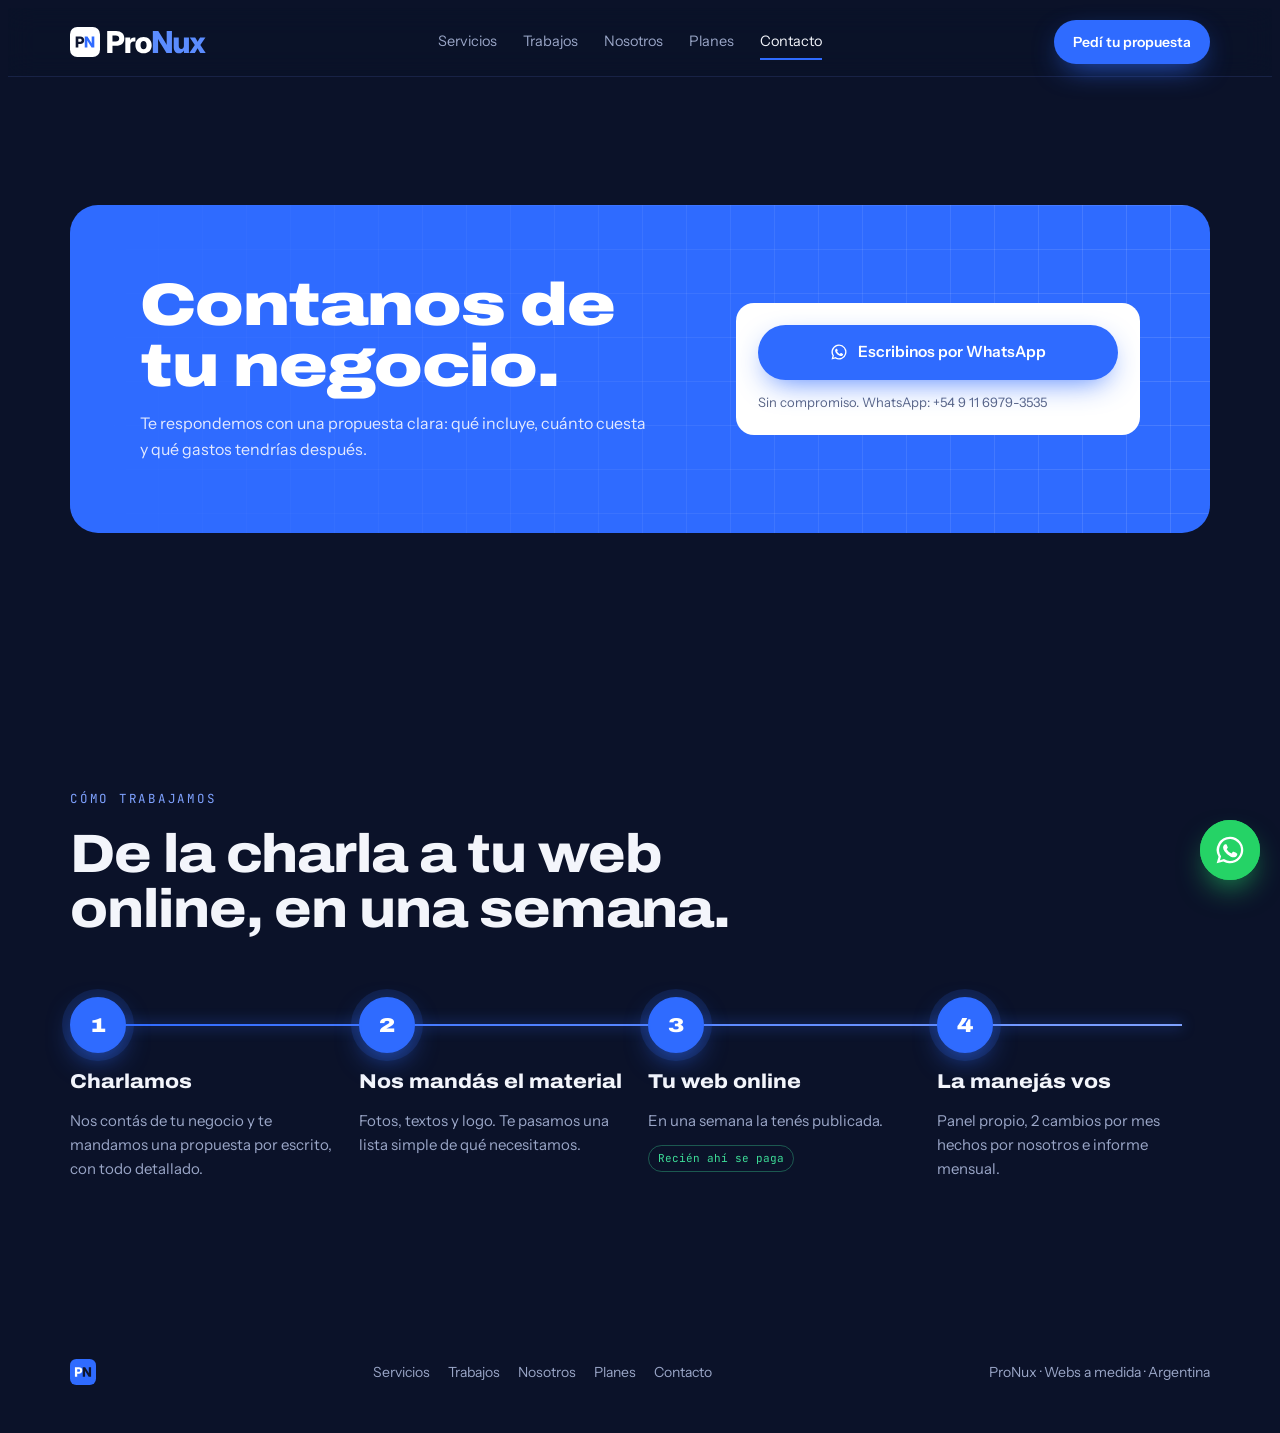
==== contacto.html @ ad8cc6d9 "Web de ProNux con subpáginas: inicio, servicios, trabajos, nosotros, planes y contacto Co-Authored-B" ====
<!doctype html>
<html lang="es">
<head>
<meta charset="utf-8">
<meta name="viewport" content="width=device-width, initial-scale=1, viewport-fit=cover">
<title>Contacto · ProNux</title>
<meta name="description" content="Contanos de tu negocio y te mandamos una propuesta por escrito.">
<meta property="og:title" content="Contacto · ProNux">
<meta property="og:description" content="Contanos de tu negocio y te mandamos una propuesta por escrito.">
<meta property="og:type" content="website">
<meta property="og:image" content="img/pronux-icono-512.png">
<meta name="theme-color" content="#0B1229">
<link rel="icon" type="image/svg+xml" href="img/favicon.svg">
<link rel="preconnect" href="https://fonts.googleapis.com">
<link rel="preconnect" href="https://fonts.gstatic.com" crossorigin>
<link rel="stylesheet" href="https://fonts.googleapis.com/css2?family=Archivo:wdth,wght@112,600;112,800;125,800;125,900&family=Instrument+Sans:wght@400;500;600&family=JetBrains+Mono:wght@500&display=swap">
<link rel="stylesheet" href="css/estilos.css">
</head>
<body>
<div class="progress" id="progress"></div>
<header class="nav">
  <div class="wrap">
    <a class="nav-logo" href="index.html" aria-label="ProNux, inicio">
      <svg viewBox="0 0 908.7 200" aria-hidden="true"><rect width="200" height="200" rx="48" fill="#FFFFFF"/><path fill="#0E1630" d="M37.9 136.4H55.5V112.8H67.6C84.4 112.8 95.1 103.3 95.1 88.2C95.1 73.1 84.5 63.6 67.7 63.6H37.9ZM55.5 98.2V78.2H66.5C73.5 78.2 77.9 82 77.9 88.2C77.9 94.4 73.5 98.2 66.5 98.2Z"/><path fill="#2F6BFF" d="M98.3 136.4H115.9V106.1C115.9 103 115.9 97 115.6 89.9C119.4 96.8 122.8 102.7 124.9 106.1L143.9 136.4H162.1V63.6H144.5V95.2C144.5 98.4 144.6 104.3 144.8 110.1C141.9 104.9 138.9 99.4 137.1 96.7L116.5 63.6H98.3Z"/><path fill="#FFFFFF" d="M248 172.8H283.2V125.7H307.4C341.1 125.7 362.4 106.6 362.4 76.5C362.4 46.3 341.3 27.2 307.6 27.2H248ZM283.2 96.5V56.3H305.1C319.2 56.3 328.1 64.1 328.1 76.5C328.1 88.8 319.2 96.5 305.1 96.5Z"/><path fill="#FFFFFF" d="M368.8 172.8H402.4V119.9C402.4 105.3 410.7 96.9 422.7 96.9C427.6 96.9 433.6 97.1 436 97.2V69.4C433.3 69.3 430.5 69.2 426.8 69.2C413.1 69.2 405.4 74.7 401.6 87.8H401.4V69.6H368.8Z"/><path fill="#FFFFFF" d="M490.5 175.1C522.9 175.1 544.7 153.9 544.7 121.2C544.7 88.7 522.9 67.3 490.5 67.3C458.2 67.3 436.2 88.7 436.2 121.2C436.2 153.9 458.2 175.1 490.5 175.1ZM490.5 148.3C478.7 148.3 470.3 138.7 470.3 121.2C470.3 103.8 478.8 94 490.5 94C502.3 94 510.8 103.8 510.8 121.2C510.8 138.7 502.3 148.3 490.5 148.3Z"/><path fill="#5B8CFF" d="M552.2 172.8H587.4V112.1C587.4 106.1 587.3 94 586.8 79.9C594.3 93.6 601.2 105.5 605.4 112.2L643.3 172.8H679.7V27.2H644.6V90.3C644.6 96.9 644.8 108.7 645.1 120.2C639.4 109.8 633.3 98.8 629.8 93.4L588.5 27.2H552.2Z"/><path fill="#5B8CFF" d="M726.9 175C742.5 175 752.9 167.9 759.7 156.1V172.8H792.9V69.6H759.4V125.7C759.4 139.7 752.5 146.3 741.9 146.3C731.2 146.3 725.1 139.6 725.1 127.4V69.6H691.5V134.5C691.5 159.9 704.6 175 726.9 175Z"/><path fill="#5B8CFF" d="M795.7 172.8H832.1L840.2 160C844 153.6 847.2 147.9 850.4 142.3C853.6 147.9 856.8 153.6 860.5 160L868.3 172.8H904.7L869 119.3L903.1 69.6H867.4L860.1 81.6C856.7 87.5 853.7 92.9 850.8 98.1C848 92.9 845 87.5 841.8 81.6L834.7 69.6H798.4L832 120.2Z"/></svg>
    </a>
    <nav class="nav-links" aria-label="Secciones">
      <a href="servicios.html">Servicios</a>
      <a href="trabajos.html">Trabajos</a>
      <a href="nosotros.html">Nosotros</a>
      <a href="planes.html">Planes</a>
      <a href="contacto.html">Contacto</a>
    </nav>
    <a class="btn btn-primary mag" href="contacto.html">Pedí tu propuesta</a>
  </div>
</header>
<main>
<section class="sec" id="contacto">
  <div class="wrap">
    <div class="cta rv">
      <div>
        <h2>Contanos de tu negocio.</h2>
        <p>Te respondemos con una propuesta clara: qué incluye, cuánto cuesta y qué gastos tendrías después.</p>
      </div>
      <div class="cta-box">
        <a class="btn btn-primary mag" id="waBtn" href="https://wa.me/5491169793535?text=Hola%20ProNux%2C%20quiero%20consultar%20por%20una%20web%20para%20mi%20negocio" target="_blank" rel="noopener">
          <svg viewBox="0 0 24 24" fill="currentColor"><path d="M12 2a10 10 0 00-8.6 15.1L2 22l5-1.3A10 10 0 1012 2zm0 18.2a8.2 8.2 0 01-4.2-1.2l-.3-.2-3 .8.8-2.9-.2-.3A8.2 8.2 0 1112 20.2zm4.5-6.1c-.2-.1-1.5-.7-1.7-.8s-.4-.1-.6.1-.7.8-.8 1-.3.2-.5.1a6.7 6.7 0 01-3.3-2.9c-.2-.4.2-.4.7-1.3.1-.2 0-.3 0-.4l-.8-1.8c-.2-.5-.4-.4-.6-.4h-.5a1 1 0 00-.7.3 3 3 0 00-.9 2.2 5.1 5.1 0 001.1 2.7 11.6 11.6 0 004.4 3.9c1.6.7 2.3.8 3.1.6a2.7 2.7 0 001.8-1.3 2.2 2.2 0 00.2-1.3c-.1-.1-.3-.2-.5-.3z"/></svg>
          Escribinos por WhatsApp</a>
        <small>Sin compromiso. WhatsApp: +54 9 11 6979-3535</small>
      </div>
    </div>
  </div>
</section>
<section class="sec" id="proceso">
  <div class="wrap">
    <div class="sec-head rv">
      <span class="eyebrow">Cómo trabajamos</span>
      <h2>De la charla a tu web online, en una semana.</h2>
    </div>
    <div class="steps" id="steps">
      <div class="track-line"><i></i></div>
      <div class="step"><span class="num">1</span><h3>Charlamos</h3><p>Nos contás de tu negocio y te mandamos una propuesta por escrito, con todo detallado.</p></div>
      <div class="step"><span class="num">2</span><h3>Nos mandás el material</h3><p>Fotos, textos y logo. Te pasamos una lista simple de qué necesitamos.</p></div>
      <div class="step"><span class="num">3</span><h3>Tu web online</h3><p>En una semana la tenés publicada.</p><span class="chip">Recién ahí se paga</span></div>
      <div class="step"><span class="num">4</span><h3>La manejás vos</h3><p>Panel propio, 2 cambios por mes hechos por nosotros e informe mensual.</p></div>
    </div>
  </div>
</section>
</main>
<footer>
  <div class="wrap">
    <svg viewBox="0 0 512 512" aria-label="ProNux"><rect width="512" height="512" rx="122.88" fill="#2F6BFF"/><path fill="#FFFFFF" d="M97 349.1H142V288.9H173C216.2 288.9 243.4 264.5 243.4 225.9C243.4 187.3 216.4 162.9 173.3 162.9H97ZM142 251.5V200.1H170.2C188.2 200.1 199.5 210 199.5 225.9C199.5 241.6 188.2 251.5 170.2 251.5Z"/><path fill="#0E1630" d="M251.7 349.1H296.7V271.5C296.7 263.8 296.6 248.4 296 230.3C305.6 247.8 314.5 263 319.8 271.6L368.3 349.1H415V162.9H370V243.6C370 252 370.2 267.1 370.6 281.9C363.3 268.5 355.5 254.5 351.1 247.5L298.2 162.9H251.7Z"/></svg>
    <nav aria-label="Pie de página"><a href="servicios.html">Servicios</a><a href="trabajos.html">Trabajos</a><a href="nosotros.html">Nosotros</a><a href="planes.html">Planes</a><a href="contacto.html">Contacto</a></nav>
    <span>ProNux · Webs a medida · Argentina</span>
  </div>
</footer>
<a class="wa-float" href="https://wa.me/5491169793535?text=Hola%20ProNux%2C%20quiero%20consultar%20por%20una%20web%20para%20mi%20negocio" target="_blank" rel="noopener" aria-label="Escribinos por WhatsApp"><span class="wa-tip">¿Hablamos?</span><svg viewBox="0 0 24 24"><path d="M12 2a10 10 0 00-8.6 15.1L2 22l5-1.3A10 10 0 1012 2zm0 18.2a8.2 8.2 0 01-4.2-1.2l-.3-.2-3 .8.8-2.9-.2-.3A8.2 8.2 0 1112 20.2zm4.5-6.1c-.2-.1-1.5-.7-1.7-.8s-.4-.1-.6.1-.7.8-.8 1-.3.2-.5.1a6.7 6.7 0 01-3.3-2.9c-.2-.4.2-.4.7-1.3.1-.2 0-.3 0-.4l-.8-1.8c-.2-.5-.4-.4-.6-.4h-.5a1 1 0 00-.7.3 3 3 0 00-.9 2.2 5.1 5.1 0 001.1 2.7 11.6 11.6 0 004.4 3.9c1.6.7 2.3.8 3.1.6a2.7 2.7 0 001.8-1.3 2.2 2.2 0 00.2-1.3c-.1-.1-.3-.2-.5-.3z"/></svg></a>
<div class="toast" id="toast" role="status" aria-live="polite"><i></i><span id="toastTxt">Publicado</span></div>
<script src="js/main.js" defer></script>
</body>
</html>
---- css/estilos.css ----
/* Layout: plano técnico azul noche; el hero es un panel en vivo; cada sección demuestra con movimiento lo que dice */
:root{
  --night:#0B1229;
  --deep:#0E1630;
  --panel:#131D3D;
  --line:#22305A;
  --blue:#2F6BFF;
  --blue-soft:#7FA2FF;
  --ink:#F3F5FB;
  --mute:#9AA6C7;
  --ok:#3DDC97;
  --warn:#F2B544;
  --f-display:"Archivo","Arial Black",system-ui,sans-serif;
  --f-body:"Instrument Sans",system-ui,-apple-system,"Segoe UI",sans-serif;
  --f-mono:"JetBrains Mono",ui-monospace,"SFMono-Regular",Menlo,monospace;
  --r:16px;
  color-scheme:dark;
}
*{box-sizing:border-box}
html{scroll-behavior:smooth}
body{background:var(--night);color:var(--ink);font-family:var(--f-body);font-size:16px;line-height:1.6;-webkit-font-smoothing:antialiased;overflow-x:hidden}
body::before{content:"";position:fixed;inset:0 0 auto;height:env(safe-area-inset-top,0px);z-index:60;background:var(--night)}
a{color:inherit}
img{max-width:100%;height:auto;display:block}
:focus-visible{outline:2px solid var(--blue-soft);outline-offset:3px;border-radius:6px}
.wrap{max-width:1180px;margin:0 auto;padding-left:max(20px,env(safe-area-inset-left,0px));padding-right:max(20px,env(safe-area-inset-right,0px))}
.eyebrow{font-family:var(--f-mono);font-size:12.5px;letter-spacing:.14em;text-transform:uppercase;color:var(--blue-soft)}
h1,h2,h3{font-family:var(--f-display);text-wrap:balance;margin:0}
h2{font-size:clamp(30px,4.6vw,54px);font-weight:800;font-stretch:112%;line-height:1.02;letter-spacing:-.02em}
p{margin:0}
.lead{color:var(--mute);font-size:clamp(16px,1.6vw,18.5px);max-width:62ch}
section{position:relative}
.sec{padding-block:clamp(70px,10vw,130px)}
.sec-head{display:grid;gap:18px;margin-bottom:clamp(36px,5vw,60px);max-width:780px}

.progress{position:fixed;top:env(safe-area-inset-top,0px);left:0;height:3px;width:100%;transform-origin:0 50%;transform:scaleX(0);background:linear-gradient(90deg,var(--blue),var(--blue-soft));z-index:70}

/* ===== BOTONES ===== */
.btn{position:relative;overflow:hidden;isolation:isolate;display:inline-flex;align-items:center;gap:10px;font-family:var(--f-body);font-weight:600;font-size:15.5px;text-decoration:none;border-radius:999px;padding:14px 24px;border:1px solid transparent;cursor:pointer;transition:transform .25s cubic-bezier(.2,.8,.2,1),background .2s,border-color .2s,box-shadow .3s,color .3s}
.btn svg{width:18px;height:18px;transition:transform .25s}
.btn:hover svg{transform:translateX(3px)}
.btn-primary{background:var(--blue);color:#fff;box-shadow:0 10px 30px -10px rgba(47,107,255,.9)}
.btn-primary:hover{box-shadow:0 16px 40px -10px rgba(47,107,255,1),0 0 0 6px rgba(47,107,255,.18)}
.btn-primary::after{content:"";position:absolute;inset:0;z-index:-1;background:linear-gradient(110deg,transparent 30%,rgba(255,255,255,.45) 50%,transparent 70%);transform:translateX(-120%);animation:shine 3.6s ease-in-out infinite}
@keyframes shine{0%,55%{transform:translateX(-120%)}85%,100%{transform:translateX(120%)}}
.btn-ghost{border-color:var(--line);color:var(--ink);background:rgba(255,255,255,.02)}
.btn-ghost:hover{border-color:var(--blue-soft);background:rgba(47,107,255,.08)}
.ripple{position:absolute;border-radius:50%;background:rgba(255,255,255,.5);transform:scale(0);animation:ripple .6s ease-out forwards;pointer-events:none;z-index:-1}
@keyframes ripple{to{transform:scale(4);opacity:0}}

/* ===== NAV ===== */
.nav{position:sticky;top:env(safe-area-inset-top,0px);z-index:50;backdrop-filter:blur(14px);-webkit-backdrop-filter:blur(14px);background:rgba(11,18,41,.72);border-bottom:1px solid rgba(34,48,90,.6)}
.nav .wrap{display:flex;align-items:center;justify-content:space-between;height:68px;gap:20px}
.nav-logo svg{height:30px;width:auto;display:block}
.nav-links{display:flex;gap:26px;font-size:14.5px;color:var(--mute)}
.nav-links a{text-decoration:none;transition:color .2s;position:relative}
.nav-links a::after{content:"";position:absolute;left:0;right:0;bottom:-6px;height:2px;background:var(--blue);transform:scaleX(0);transition:transform .25s}
.nav-links a:hover{color:var(--ink)}
.nav-links a:hover::after{transform:scaleX(1)}
.nav .btn{padding:10px 18px;font-size:14px}
@media (max-width:900px){.nav-links{display:none}}

/* ===== HERO ===== */
.hero{overflow:hidden;padding-block:clamp(48px,7vw,90px) clamp(60px,8vw,110px)}
.grid-bg{position:absolute;inset:0;background-image:linear-gradient(var(--line) 1px,transparent 1px),linear-gradient(90deg,var(--line) 1px,transparent 1px);background-size:56px 56px;opacity:.35;mask-image:radial-gradient(ellipse 80% 70% at 60% 30%,#000 30%,transparent 75%);-webkit-mask-image:radial-gradient(ellipse 80% 70% at 60% 30%,#000 30%,transparent 75%);pointer-events:none}
.glow{position:absolute;width:720px;height:720px;right:-160px;top:-220px;background:radial-gradient(circle,rgba(47,107,255,.38),transparent 62%);filter:blur(10px);pointer-events:none;animation:drift 14s ease-in-out infinite alternate}
@keyframes drift{to{transform:translate(-80px,60px) scale(1.08)}}
.hero .wrap{position:relative;display:grid;grid-template-columns:1fr 1.02fr;gap:clamp(30px,5vw,60px);align-items:center}
.hero-copy{display:grid;gap:24px;min-width:0}
.typer{font-family:var(--f-mono);font-size:13px;letter-spacing:.06em;color:var(--mute)}
.typer b{color:var(--blue-soft);font-weight:500}
.typer i{display:inline-block;width:2px;height:1em;background:var(--blue-soft);vertical-align:-2px;margin-left:2px;animation:blink 1s steps(1) infinite}
@keyframes blink{50%{opacity:0}}
.hero h1{font-size:clamp(42px,6vw,76px);font-weight:900;font-stretch:125%;line-height:.94;letter-spacing:-.035em}
.hero h1 .b{color:var(--blue)}
.hero h1 .line{display:block;overflow:hidden;padding-bottom:.04em}
.hero h1 .line>span{display:inline-block;animation:rise .9s cubic-bezier(.2,.8,.2,1) both}
.hero h1 .line:nth-child(2)>span{animation-delay:.12s}
.hero h1 .line:nth-child(3)>span{animation-delay:.24s}
@keyframes rise{from{transform:translateY(60%);opacity:.2}to{transform:none;opacity:1}}
.hero-ctas{display:flex;flex-wrap:wrap;gap:12px}
.hero-proof{display:flex;flex-wrap:wrap;gap:10px 22px;font-size:14px;color:var(--mute)}
.hero-proof span{display:inline-flex;align-items:center;gap:8px}
.hero-proof i{width:7px;height:7px;border-radius:50%;background:var(--ok);box-shadow:0 0 0 4px rgba(61,220,151,.15)}
@media (max-width:980px){.hero .wrap{grid-template-columns:1fr}}

/* ===== DEMO ===== */
.demo{position:relative;min-width:0;animation:rise .9s .3s cubic-bezier(.2,.8,.2,1) both;margin-bottom:60px}
.demo-head{display:flex;align-items:flex-end;justify-content:space-between;gap:14px;margin-bottom:14px;flex-wrap:wrap}
.demo-head b{font-family:var(--f-display);font-stretch:112%;font-weight:800;font-size:18px;display:block}
.demo-head small{color:var(--mute);font-size:13px}
.live{font-family:var(--f-mono);font-size:11px;letter-spacing:.08em;color:var(--ok);display:inline-flex;align-items:center;gap:7px;border:1px solid rgba(61,220,151,.35);padding:5px 10px;border-radius:999px}
.live::before{content:"";width:7px;height:7px;border-radius:50%;background:var(--ok);animation:pulse 1.6s infinite}
@keyframes pulse{0%{box-shadow:0 0 0 0 rgba(61,220,151,.6)}70%{box-shadow:0 0 0 8px rgba(61,220,151,0)}100%{box-shadow:0 0 0 0 rgba(61,220,151,0)}}
.panel{background:linear-gradient(180deg,#16224A,#111A38);border:1px solid #2A3A6B;border-radius:20px;box-shadow:0 40px 80px -30px rgba(0,0,0,.7);overflow:hidden}
.panel-top{display:flex;align-items:center;justify-content:space-between;gap:12px;padding:14px 18px;border-bottom:1px solid #26365F;flex-wrap:wrap}
.panel-top b{font-size:14px;font-weight:600}
.panel-top small{color:var(--mute);font-size:12px}
.rubros{display:flex;gap:6px;flex-wrap:wrap}
.rubros button{font:inherit;font-size:12.5px;color:var(--mute);background:transparent;border:1px solid #2A3A6B;border-radius:999px;padding:5px 11px;cursor:pointer;transition:all .2s}
.rubros button[aria-pressed=true]{background:var(--blue);border-color:var(--blue);color:#fff}
.panel-body{padding:16px 18px 18px;display:grid;gap:14px}
.stp{display:grid;grid-template-columns:26px 1fr;gap:12px;align-items:start}
.stp>em{font-style:normal;width:26px;height:26px;border-radius:50%;display:grid;place-items:center;font-family:var(--f-mono);font-size:12px;background:#1B2A57;color:var(--blue-soft);border:1px solid #2E4180;transition:all .3s}
.stp.on>em{background:var(--blue);color:#fff;border-color:var(--blue);box-shadow:0 0 0 5px rgba(47,107,255,.2)}
.stp>div{min-width:0;display:grid;gap:8px}
.stp label,.stp .lbl{font-size:13.5px;color:var(--mute);display:flex;justify-content:space-between;align-items:baseline;gap:10px}
.pct{font-family:var(--f-display);font-weight:900;font-stretch:125%;font-size:26px;color:var(--ink);font-variant-numeric:tabular-nums;letter-spacing:-.02em}
.pct.up{color:var(--blue-soft)}
.seg{display:flex;flex-wrap:wrap;gap:6px}
.seg button{font:inherit;font-size:12.5px;color:var(--mute);background:#18244C;border:1px solid #2A3A6B;border-radius:999px;padding:5px 11px;cursor:pointer;transition:all .2s}
.seg button[aria-pressed=true]{background:var(--ink);color:var(--night);border-color:var(--ink)}
input[type=range]{-webkit-appearance:none;appearance:none;width:100%;height:8px;border-radius:99px;background:linear-gradient(90deg,var(--blue) var(--fill,50%),#253563 var(--fill,50%));outline:none;cursor:pointer;margin:6px 0}
input[type=range]::-webkit-slider-thumb{-webkit-appearance:none;width:24px;height:24px;border-radius:50%;background:#fff;border:5px solid var(--blue);box-shadow:0 4px 14px rgba(47,107,255,.6)}
input[type=range]::-moz-range-thumb{width:16px;height:16px;border-radius:50%;background:#fff;border:5px solid var(--blue)}
.rows{display:grid;gap:2px;border:1px solid #26365F;border-radius:12px;overflow:hidden}
.row{display:grid;grid-template-columns:30px 1fr auto;gap:11px;align-items:center;padding:8px 11px;background:#141F42;font-size:13.5px;transition:opacity .3s}
.row.dim{opacity:.35}
.row .em{width:30px;height:30px;border-radius:8px;display:grid;place-items:center;font-size:15px;background:#1E2C5A}
.row .nm{min-width:0}
.row .nm b{display:block;font-weight:600;white-space:nowrap;overflow:hidden;text-overflow:ellipsis}
.row .nm small{color:var(--mute);font-family:var(--f-mono);font-size:10.5px}
.row .pr{text-align:right;font-variant-numeric:tabular-nums;white-space:nowrap}
.row .pr s{display:block;color:#5D6C96;font-size:11px}
.publish{font:inherit;font-weight:600;font-size:14px;background:var(--blue);color:#fff;border:0;border-radius:10px;padding:11px 18px;cursor:pointer;display:inline-flex;gap:8px;align-items:center;transition:background .2s,transform .15s;justify-self:start}
.publish:hover{background:#4a7dff}
.publish.press{transform:scale(.94)}
.publish.done{background:var(--ok);color:#06231A}
.mini{position:absolute;right:-24px;bottom:-60px;width:min(232px,46%);background:#F6F7FB;color:#14182A;border-radius:16px;box-shadow:0 30px 60px -20px rgba(0,0,0,.75);padding:12px;display:grid;gap:8px;transform:rotate(2.5deg);z-index:2}
.mini-h{display:flex;justify-content:space-between;align-items:center;font-size:10.5px;font-weight:600;color:#6B7280;gap:8px}
.mini-h i{font-style:normal;display:inline-flex;align-items:center;gap:5px;flex:none}
.mini-h i::before{content:"";width:6px;height:6px;border-radius:50%;background:#16A34A}
.mini-card{display:grid;grid-template-columns:34px 1fr;gap:9px;align-items:center;background:#fff;border-radius:10px;padding:7px;box-shadow:0 1px 0 #E5E7EB}
.mini-card .em{height:34px;border-radius:8px;display:grid;place-items:center;background:#EEF2FF;font-size:16px}
.mini-card b{font-size:11.5px;display:block;line-height:1.25}
.mini-card span{font-size:13px;font-weight:700;font-variant-numeric:tabular-nums;color:#1D4ED8;display:inline-block}
.mini-card span.pop{animation:pop .7s}
@keyframes pop{40%{transform:scale(1.18);color:#16A34A}}
@media (max-width:980px){.mini{right:6px}}
@media (max-width:560px){.mini{position:relative;right:auto;bottom:auto;width:100%;transform:none;margin-top:14px}.demo{margin-bottom:0}}
.toast{position:fixed;left:50%;bottom:calc(24px + env(safe-area-inset-bottom,0px));transform:translate(-50%,140%);opacity:0;visibility:hidden;background:var(--ink);color:var(--night);padding:12px 18px;border-radius:12px;font-weight:600;font-size:14.5px;display:flex;gap:10px;align-items:center;transition:all .35s cubic-bezier(.2,.8,.2,1);z-index:80;box-shadow:0 20px 40px -10px rgba(0,0,0,.6);max-width:calc(100% - 32px)}
.toast.show{transform:translate(-50%,0);opacity:1;visibility:visible}
.toast i{width:9px;height:9px;border-radius:50%;background:var(--ok);flex:none}

/* ===== MARQUEE ===== */
.marquee{border-block:1px solid var(--line);background:var(--deep);overflow:hidden;padding-block:18px}
.track{display:flex;gap:44px;width:max-content;animation:scroll 40s linear infinite}
.track span{font-family:var(--f-display);font-stretch:112%;font-weight:600;font-size:17px;color:var(--mute);white-space:nowrap;display:inline-flex;align-items:center;gap:44px}
.track span::after{content:"";width:6px;height:6px;background:var(--blue);transform:rotate(45deg)}
@keyframes scroll{to{transform:translateX(-50%)}}

/* luz que sigue al mouse */
.spot{position:relative;overflow:hidden}
.spot::before{content:"";position:absolute;inset:0;background:radial-gradient(420px circle at var(--mx,50%) var(--my,-40%),rgba(47,107,255,.18),transparent 45%);opacity:0;transition:opacity .3s;pointer-events:none;z-index:0}
.spot:hover::before{opacity:1}
.spot>*{position:relative;z-index:1}

/* ===== DESTACADOS ===== */
.feat3{display:grid;grid-template-columns:1.25fr 1fr;gap:16px}
.feat3-side{display:grid;gap:16px;min-width:0}
.tile{background:var(--panel);border:1px solid var(--line);border-radius:var(--r);padding:28px;display:flex;flex-direction:column;gap:12px;min-width:0;transition:border-color .3s,transform .3s}
.tile:hover{border-color:#3A4F8C;transform:translateY(-3px)}
.tile h3{font-size:22px;font-weight:800;font-stretch:112%;letter-spacing:-.01em}
.tile p{color:var(--mute);font-size:15px}
.tile .tag{font-family:var(--f-mono);font-size:11.5px;color:var(--blue-soft);letter-spacing:.06em}
.tile-big{background:linear-gradient(160deg,#1A2856,#121B3B 70%)}
.tile-big .shot{flex:1;min-height:220px;margin-top:6px;border-radius:12px;overflow:hidden;border:1px solid #2E4074;box-shadow:0 24px 50px -20px rgba(0,0,0,.8)}
.tile-big .shot img{width:100%;height:100%;object-fit:cover;object-position:top left}
.glowbtn{align-self:flex-start;animation:glowp 2.4s ease-in-out infinite}
@keyframes glowp{0%,100%{box-shadow:0 10px 30px -10px rgba(47,107,255,.9),0 0 0 0 rgba(47,107,255,.45)}50%{box-shadow:0 10px 40px -6px rgba(47,107,255,1),0 0 0 10px rgba(47,107,255,0)}}
.tile-big ul{list-style:none;margin:0;padding:0;display:flex;flex-wrap:wrap;gap:7px}
.tile-big li{font-size:12.5px;padding:5px 10px;border-radius:999px;background:#1A2650;border:1px solid #2A3A6B;color:#C9D3F0}
.sitemap{margin-top:4px}
.sitemap svg{width:100%;height:auto;display:block;overflow:visible}
.sitemap .ln{stroke:#3A4F8C;stroke-width:1.6;fill:none;stroke-dasharray:140;stroke-dashoffset:140}
.sitemap .nd rect{fill:#1A2650;stroke:#2E4180}
.sitemap .nd text{fill:#C9D3F0;font-family:var(--f-body);font-size:11px}
.sitemap .root rect{fill:var(--blue);stroke:var(--blue)}
.sitemap .root text{fill:#fff;font-weight:600}
.sitemap .nd{opacity:0}
.in .sitemap .ln{animation:draw 1s ease forwards}
.in .sitemap .nd{animation:nodein .5s ease forwards}
@keyframes draw{to{stroke-dashoffset:0}}
@keyframes nodein{to{opacity:1}}
.phone-row{display:grid;grid-template-columns:auto 1fr;gap:18px;align-items:center;margin-top:4px}
.phone{width:120px;height:214px;border-radius:22px;background:#0A1024;border:6px solid #26365F;padding:10px 8px;display:grid;gap:6px;align-content:start;box-shadow:0 20px 40px -18px rgba(0,0,0,.8)}
.phone .ph-top{height:6px;width:40px;border-radius:9px;background:#26365F;justify-self:center;margin-bottom:4px}
.phone .ph-img{height:56px;border-radius:9px;background:linear-gradient(135deg,#2F6BFF,#7FA2FF);position:relative;overflow:hidden}
.phone .ph-img::after{content:"";position:absolute;inset:0;background:linear-gradient(135deg,#3DDC97,#2F6BFF);opacity:0;animation:swapimg 6s infinite}
@keyframes swapimg{0%,45%{opacity:0}50%,95%{opacity:1}100%{opacity:0}}
.phone .ph-l{height:7px;border-radius:5px;background:#1E2C5A}
.phone .ph-l.s{width:60%}
.phone .ph-price{font-family:var(--f-display);font-weight:800;font-size:15px;color:var(--ink);font-variant-numeric:tabular-nums}
.phone .ph-btn{height:22px;border-radius:7px;background:var(--blue);display:grid;place-items:center;font-size:9.5px;font-weight:600;color:#fff}
.phone-row ul{list-style:none;margin:0;padding:0;display:grid;gap:9px}
.phone-row li{display:grid;grid-template-columns:18px 1fr;gap:8px;font-size:14px;color:#C9D3F0}
.phone-row li::before{content:"";width:9px;height:5px;border-left:2px solid var(--ok);border-bottom:2px solid var(--ok);transform:rotate(-45deg);margin-top:7px}
@media (max-width:860px){.feat3{grid-template-columns:1fr}}
@media (max-width:420px){.phone-row{grid-template-columns:1fr}.phone{justify-self:center}}

/* ===== TODO LO QUE HACEMOS ===== */
.counter{display:flex;gap:clamp(20px,5vw,60px);flex-wrap:wrap;margin-top:14px}
.counter div{display:grid}
.counter b{font-family:var(--f-display);font-weight:900;font-stretch:125%;font-size:clamp(34px,5vw,52px);line-height:1;color:var(--ink);font-variant-numeric:tabular-nums}
.counter b span{color:var(--blue)}
.counter b em{font-style:normal}
.counter small{color:var(--mute);font-size:14px;margin-top:6px}
.cap{display:grid;grid-template-columns:300px 1fr;gap:18px;align-items:start}
.cap-tabs{display:grid;gap:6px;position:sticky;top:calc(90px + env(safe-area-inset-top,0px))}
.cap-tabs button{font:inherit;text-align:left;cursor:pointer;display:grid;grid-template-columns:38px 1fr;gap:12px;align-items:center;padding:12px 14px;border-radius:14px;background:transparent;border:1px solid transparent;color:var(--mute);transition:all .25s;position:relative;overflow:hidden}
.cap-tabs button .ic{width:38px;height:38px;border-radius:10px;display:grid;place-items:center;background:#16214A;border:1px solid #26365F;transition:all .25s}
.cap-tabs button .ic svg{width:19px;height:19px;stroke:currentColor;fill:none;stroke-width:1.8;stroke-linecap:round;stroke-linejoin:round}
.cap-tabs button b{font-weight:600;font-size:15px;display:block;color:inherit}
.cap-tabs button small{font-family:var(--f-mono);font-size:11px}
.cap-tabs button:hover{color:var(--ink);background:rgba(47,107,255,.06)}
.cap-tabs button[aria-selected=true]{color:var(--ink);background:var(--panel);border-color:#2E4074}
.cap-tabs button[aria-selected=true] .ic{background:var(--blue);border-color:var(--blue);color:#fff;box-shadow:0 8px 20px -6px rgba(47,107,255,.8)}
.cap-tabs button .bar2{position:absolute;left:0;bottom:0;height:2px;background:var(--blue);width:0}
.cap.run .cap-tabs button[aria-selected=true] .bar2{animation:fillbar 7s linear forwards}
@keyframes fillbar{to{width:100%}}
.cap-panel{background:linear-gradient(170deg,#152049,#111A38);border:1px solid #2A3A6B;border-radius:22px;padding:clamp(24px,3.4vw,40px);min-height:470px;min-width:0}
.cap-panel h3{font-size:clamp(24px,3vw,34px);font-weight:900;font-stretch:118%;letter-spacing:-.02em;margin-top:8px}
.cap-panel .intro{color:var(--mute);margin-top:10px;max-width:58ch}
.cap-items{list-style:none;margin:26px 0 0;padding:0;display:grid;grid-template-columns:1fr 1fr;gap:12px}
.cap-items li{display:grid;grid-template-columns:30px 1fr;gap:12px;padding:14px;border-radius:12px;background:rgba(255,255,255,.025);border:1px solid #233360;animation:itemin .5s cubic-bezier(.2,.8,.2,1) both}
.cap-items li em{font-style:normal;width:30px;height:30px;border-radius:8px;display:grid;place-items:center;background:#1B2A57;color:var(--blue-soft);font-family:var(--f-mono);font-size:11px}
.cap-items li b{display:block;font-weight:600;font-size:15px}
.cap-items li span{display:block;color:var(--mute);font-size:13.5px;line-height:1.45;margin-top:2px}
.cap-items li.ex{border-style:dashed}
@keyframes itemin{from{opacity:0;transform:translateY(14px)}to{opacity:1;transform:none}}
.cap-note{margin-top:18px;font-size:13px;color:var(--mute);display:flex;gap:8px;align-items:center}
.cap-note i{width:16px;height:12px;border:1px dashed var(--mute);border-radius:3px}
@media (max-width:900px){
  .cap{grid-template-columns:1fr}
  .cap-tabs{position:static;display:flex;overflow-x:auto;gap:8px;padding-bottom:6px;scrollbar-width:none}
  .cap-tabs::-webkit-scrollbar{display:none}
  .cap-tabs button{flex:none;grid-template-columns:30px auto;padding:8px 12px}
  .cap-tabs button .ic{width:30px;height:30px}
  .cap-tabs button small{display:none}
  .cap-panel{min-height:0}
}
@media (max-width:620px){.cap-items{grid-template-columns:1fr}}

/* ===== TRABAJOS ===== */
.works{display:grid;grid-template-columns:repeat(3,1fr);gap:18px}
.work{background:var(--panel);border:1px solid var(--line);border-radius:18px;overflow:hidden;display:flex;flex-direction:column;min-width:0;text-decoration:none;transition:transform .35s cubic-bezier(.2,.8,.2,1),border-color .3s,box-shadow .35s}
.work:hover{border-color:#3A4F8C;box-shadow:0 30px 60px -30px rgba(47,107,255,.6)}
.work .media{position:relative;background:#0F1834;border-bottom:1px solid var(--line);aspect-ratio:16/10;overflow:hidden;max-width:100%;padding-top:24px}
.work .media img{width:100%;height:100%;object-fit:cover;object-position:top;transition:transform 1s}
.work:hover .media img{transform:scale(1.04)}
.bar{position:absolute;top:0;left:0;right:0;height:24px;background:#E9ECF3;display:flex;gap:6px;align-items:center;padding-left:12px;z-index:1}
.bar i{width:8px;height:8px;border-radius:50%;background:#C3C9D8}
.bar span{font-family:var(--f-mono);font-size:10px;color:#7A8299;margin-left:10px}
.work .info{padding:22px 24px;display:grid;gap:8px}
.work h3{font-size:22px;font-weight:800;font-stretch:112%}
.work p{color:var(--mute);font-size:14.5px}
.work .go{font-family:var(--f-mono);font-size:12.5px;color:var(--blue-soft)}
@media (max-width:900px){.works{grid-template-columns:1fr}}

/* ===== VELOCIDAD ===== */
.speed{background:var(--deep);border-block:1px solid var(--line)}
.race{display:grid;grid-template-columns:1fr 1fr;gap:clamp(16px,4vw,48px);justify-items:center}
.lane{display:grid;justify-items:center;gap:14px;width:100%;max-width:280px}
.lane h3{font-size:17px;font-weight:800;font-stretch:112%;text-align:center}
.dev{width:100%;max-width:230px;aspect-ratio:9/17;border-radius:30px;background:#0A1024;border:7px solid #26365F;padding:14px 12px;position:relative;overflow:hidden;box-shadow:0 30px 60px -30px rgba(0,0,0,.9)}
.lane.fast .dev{border-color:#2E4FAE;box-shadow:0 30px 70px -25px rgba(47,107,255,.65)}
.dev .ld{position:absolute;top:0;left:0;height:3px;width:0;background:var(--blue)}
.lane.slow .dev .ld{background:var(--warn)}
.dev .sp{position:absolute;inset:0;display:grid;place-items:center}
.dev .sp i{width:34px;height:34px;border-radius:50%;border:3px solid #26365F;border-top-color:var(--mute);animation:spin .8s linear infinite}
@keyframes spin{to{transform:rotate(360deg)}}
.dev{padding:0}
.dev .pg{position:absolute;inset:0;opacity:0;transition:opacity .35s}
.dev .pg img{width:100%;height:100%;object-fit:cover;object-position:top}
.dev .bar-url{position:absolute;top:0;left:0;right:0;z-index:2;height:22px;background:#E9ECF3;color:#7A8299;font-family:var(--f-mono);font-size:9.5px;display:grid;place-items:center}
.dev .ld{top:22px;z-index:3}
.dev .pg .h{height:12px;width:55%;border-radius:6px;background:#1E2C5A}
.dev .pg .hero-b{height:90px;border-radius:12px;background:linear-gradient(135deg,var(--blue),#7FA2FF)}
.lane.slow .dev .pg .hero-b{background:linear-gradient(135deg,#4A577E,#6A7699)}
.dev .pg .l{height:8px;border-radius:5px;background:#1E2C5A}
.dev .pg .l.s{width:70%}
.dev .pg .cards{display:grid;grid-template-columns:1fr 1fr;gap:8px}
.dev .pg .cards i{height:58px;border-radius:9px;background:#16214A;border:1px solid #26365F}
.dev .pg .cta-b{height:26px;border-radius:9px;background:var(--blue);width:60%}
.lane.slow .dev .pg .cta-b{background:#4A577E}
.dev.ready .pg{opacity:1}
.dev.ready .sp{display:none}
.timer{font-family:var(--f-display);font-weight:900;font-stretch:125%;font-size:34px;font-variant-numeric:tabular-nums;letter-spacing:-.02em}
.lane.fast .timer{color:var(--blue-soft)}
.lane.slow .timer{color:var(--warn)}
.race-foot{display:flex;justify-content:center;gap:16px;align-items:center;margin-top:26px;flex-wrap:wrap;color:var(--mute);font-size:13px}
.why{display:grid;grid-template-columns:repeat(3,1fr);gap:14px;margin-top:clamp(40px,6vw,64px)}
.why div{border:1px solid var(--line);border-radius:14px;padding:20px;background:var(--panel)}
.why b{display:block;font-weight:600;margin-bottom:4px}
.why p{color:var(--mute);font-size:14.5px}
@media (max-width:760px){.why{grid-template-columns:1fr}}
@media (max-width:420px){.race{gap:10px}.timer{font-size:26px}.lane h3{font-size:14px}}

/* ===== PROCESO ===== */
.steps{position:relative;display:grid;grid-template-columns:repeat(4,1fr);gap:16px}
.track-line{position:absolute;left:28px;right:28px;top:27px;height:2px;background:var(--line)}
.track-line i{display:block;height:100%;width:0;background:linear-gradient(90deg,var(--blue),var(--blue-soft));box-shadow:0 0 14px var(--blue);transition:width 2.2s cubic-bezier(.4,0,.2,1)}
.steps.in .track-line i{width:100%}
/* destello que recorre la línea en loop, y cada número brilla cuando pasa */
.track-line::after{content:"";position:absolute;top:-3px;left:0;width:90px;height:8px;border-radius:8px;background:radial-gradient(closest-side,#fff,rgba(127,162,255,.9) 40%,transparent);filter:blur(1px);opacity:0}
.steps.in .track-line::after{animation:runner 4.8s 2.4s cubic-bezier(.45,0,.55,1) infinite}
@keyframes runner{0%{left:0;opacity:0}8%{opacity:1}92%{opacity:1}100%{left:calc(100% - 90px);opacity:0}}
.steps.in .step .num::after{content:"";position:absolute;inset:-2px;border-radius:50%;box-shadow:0 0 0 0 rgba(127,162,255,.7);animation:ping 4.8s 2.4s infinite}
.steps.in .step:nth-child(3) .num::after{animation-delay:3.75s}
.steps.in .step:nth-child(4) .num::after{animation-delay:5.1s}
.steps.in .step:nth-child(5) .num::after{animation-delay:6.45s}
@keyframes ping{0%{box-shadow:0 0 0 0 rgba(127,162,255,.75)}25%{box-shadow:0 0 0 16px rgba(127,162,255,0)}100%{box-shadow:0 0 0 16px rgba(127,162,255,0)}}
.step{position:relative;display:grid;gap:12px;align-content:start}
.step .num{width:56px;height:56px;border-radius:50%;display:grid;place-items:center;background:var(--night);border:2px solid var(--line);font-family:var(--f-display);font-weight:900;font-stretch:125%;font-size:20px;color:var(--mute);transition:all .5s;position:relative;z-index:1}
.steps.in .step .num{border-color:var(--blue);color:#fff;background:var(--blue);box-shadow:0 0 0 8px rgba(47,107,255,.15),0 10px 30px -8px rgba(47,107,255,.9)}
.steps.in .step:nth-child(3) .num{transition-delay:.55s}
.steps.in .step:nth-child(4) .num{transition-delay:1.1s}
.steps.in .step:nth-child(5) .num{transition-delay:1.65s}
.step h3{font-size:20px;font-weight:800;font-stretch:112%}
.step p{color:var(--mute);font-size:15px}
.step .chip{justify-self:start;font-family:var(--f-mono);font-size:11px;color:var(--ok);border:1px solid rgba(61,220,151,.35);padding:4px 9px;border-radius:999px}
@media (max-width:860px){
  .steps{grid-template-columns:1fr;gap:26px}
  .track-line{left:27px;right:auto;top:28px;bottom:28px;width:2px;height:auto}
  .track-line i{width:100%;height:0;transition:height 2.2s cubic-bezier(.4,0,.2,1)}
  .steps.in .track-line i{width:100%;height:100%}
  .track-line::after{left:-3px;top:0;width:8px;height:90px}
  @keyframes runner{0%{top:0;opacity:0}8%{opacity:1}92%{opacity:1}100%{top:calc(100% - 90px);opacity:0}}
  .step{grid-template-columns:56px 1fr;column-gap:18px}
  .step .num{grid-row:span 3}
}

/* ===== PLANES ===== */
.plans{display:grid;grid-template-columns:1fr 1fr;gap:22px}
.plan{position:relative;border:1px solid var(--line);border-radius:22px;padding:clamp(26px,3.4vw,40px);display:flex;flex-direction:column;gap:18px;background:var(--panel);transition:transform .4s cubic-bezier(.2,.8,.2,1),border-color .4s;isolation:isolate;cursor:default}
.plan::before{content:"";position:absolute;inset:-2px;border-radius:24px;z-index:-2;background:radial-gradient(60% 70% at 50% 40%,rgba(47,107,255,.8),rgba(127,162,255,.25) 50%,transparent 75%);filter:blur(38px);opacity:0;transform:scale(.9);transition:opacity .45s,transform .45s}
.plan::after{content:"";position:absolute;inset:0;border-radius:22px;z-index:-1;background:linear-gradient(170deg,#2558E0,#173A9C);opacity:0;transition:opacity .45s}
.plan.lit{transform:translateY(-6px);border-color:#4C7BF5}
.plan.lit::before{opacity:1;transform:scale(1.05)}
.plan.lit::after{opacity:1}
.plan .tag{font-family:var(--f-mono);font-size:12px;letter-spacing:.1em;text-transform:uppercase;color:var(--blue-soft);transition:color .4s}
.plan h3{font-size:clamp(26px,3vw,34px);font-weight:900;font-stretch:118%;letter-spacing:-.02em}
.plan p.d{color:var(--mute);transition:color .4s}
.plan.lit .tag{color:#D7E2FF}
.plan.lit p.d{color:#DCE5FF}
.plan ul{list-style:none;margin:0;padding:0;display:grid;gap:10px}
.plan li{display:grid;grid-template-columns:20px 1fr;gap:10px;font-size:15px}
.plan li::before{content:"";width:12px;height:7px;border-left:2px solid currentColor;border-bottom:2px solid currentColor;transform:rotate(-45deg);margin-top:7px;color:var(--blue-soft);transition:color .4s}
.plan.lit li::before{color:#fff}
.plan .btn{margin-top:auto;align-self:flex-start}
.plan.lit .btn{background:#fff;color:#173A9C;border-color:#fff}
.note{margin-top:22px;color:var(--mute);font-size:14.5px;text-align:center}
@media (max-width:760px){.plans{grid-template-columns:1fr}}

/* ===== NOSOTROS ===== */
.about{display:grid;grid-template-columns:.9fr 1.1fr;gap:clamp(30px,6vw,80px);align-items:start}
.about-card{position:sticky;top:calc(100px + env(safe-area-inset-top,0px));background:linear-gradient(160deg,#1A2856,#111A38);border:1px solid #2A3A6B;border-radius:22px;padding:28px;display:grid;gap:22px}
.duo{display:flex;gap:14px}
.av{width:74px;height:74px;border-radius:20px;display:grid;place-items:center;font-family:var(--f-display);font-weight:900;font-stretch:125%;font-size:30px;color:#fff;background:var(--blue);box-shadow:0 14px 30px -10px rgba(47,107,255,.8)}
.av.b{background:#fff;color:var(--deep)}
.who{display:grid;gap:12px}
.who div{display:grid;gap:2px}
.who b{font-weight:600}
.who span{color:var(--mute);font-size:14px}
.timeline{list-style:none;margin:0;padding:0;display:grid;gap:0;border-left:2px solid var(--line);margin-left:6px}
.timeline li{position:relative;padding:0 0 18px 22px;color:var(--mute);font-size:14px}
.timeline li b{display:block;color:var(--ink);font-weight:600;font-size:15px}
.timeline li::before{content:"";position:absolute;left:-7px;top:5px;width:12px;height:12px;border-radius:50%;background:var(--night);border:2px solid var(--blue)}
.timeline li:last-child{padding-bottom:0}
.timeline li:last-child::before{background:var(--blue);box-shadow:0 0 0 5px rgba(47,107,255,.25)}
.story{display:grid;gap:20px;font-size:clamp(16.5px,1.6vw,18.5px);line-height:1.7;color:#C9D3F0;max-width:62ch}
.story p:first-child::first-letter{font-family:var(--f-display);font-weight:900;font-size:3.4em;float:left;line-height:.85;margin:6px 10px 0 0;color:var(--blue)}
.story strong{color:var(--ink);font-weight:600}
.quote{font-family:var(--f-display);font-stretch:112%;font-weight:800;font-size:clamp(22px,2.6vw,30px);line-height:1.2;color:var(--ink);border-left:3px solid var(--blue);padding-left:20px;margin:8px 0}
@media (max-width:860px){.about{grid-template-columns:1fr}.about-card{position:static}}

/* ===== COMPARACIÓN ===== */
.cmp-wrap{overflow-x:auto;border-radius:20px;border:1px solid var(--line);background:var(--panel)}
.cmp{width:100%;min-width:720px;border-collapse:collapse;font-size:15px}
.cmp th,.cmp td{padding:16px 18px;text-align:left;vertical-align:top;border-bottom:1px solid var(--line)}
.cmp tr:last-child td{border-bottom:0}
.cmp thead th{font-family:var(--f-display);font-stretch:112%;font-weight:800;font-size:17px;background:#111A38}
.cmp thead th small{display:block;font-family:var(--f-body);font-weight:400;font-size:12.5px;color:var(--mute);margin-top:2px}
.cmp tbody th{font-weight:600;color:var(--ink);width:22%}
.cmp td{color:var(--mute)}
.cmp .us{background:rgba(47,107,255,.10);color:var(--ink);position:relative}
.cmp thead .us{background:var(--blue);color:#fff}
.cmp thead .us small{color:#DCE5FF}
.cmp td.us::before{content:"";display:inline-block;width:10px;height:6px;border-left:2px solid var(--ok);border-bottom:2px solid var(--ok);transform:rotate(-45deg);margin:0 10px 3px 0}
.cmp tbody tr{transition:background .2s}
.cmp tbody tr:hover{background:rgba(255,255,255,.025)}
.cmp-note{margin-top:14px;color:var(--mute);font-size:13px}

/* ===== WHATSAPP FLOTANTE ===== */
.wa-float{position:fixed;right:calc(20px + env(safe-area-inset-right,0px));bottom:calc(20px + env(safe-area-inset-bottom,0px));z-index:75;width:60px;height:60px;border-radius:50%;background:#25D366;display:grid;place-items:center;box-shadow:0 14px 30px -8px rgba(37,211,102,.7);transition:transform .25s;text-decoration:none}
.wa-float:hover{transform:scale(1.08)}
.wa-float svg{width:32px;height:32px;fill:#fff}
.wa-float::before{content:"";position:absolute;inset:0;border-radius:50%;border:2px solid #25D366;animation:waring 2.4s infinite}
@keyframes waring{0%{transform:scale(1);opacity:.8}100%{transform:scale(1.6);opacity:0}}
.wa-tip{position:absolute;right:72px;white-space:nowrap;background:#fff;color:var(--night);font-size:13.5px;font-weight:600;padding:8px 12px;border-radius:10px;box-shadow:0 10px 24px -8px rgba(0,0,0,.5);opacity:0;transform:translateX(8px);transition:all .3s;pointer-events:none}
.wa-float:hover .wa-tip{opacity:1;transform:none}

/* ===== FAQ ===== */
.faq{display:grid;gap:10px;max-width:860px}
details{background:var(--panel);border:1px solid var(--line);border-radius:14px;padding:0 22px;transition:border-color .25s,background .25s,box-shadow .25s}
details:hover{border-color:var(--blue-soft);box-shadow:0 0 0 1px var(--blue-soft),0 10px 30px -12px rgba(47,107,255,.7)}
details[open]{border-color:#3A4F8C;background:#152049}
summary{list-style:none;cursor:pointer;padding:19px 0;font-weight:600;font-size:16.5px;display:flex;justify-content:space-between;gap:16px;align-items:center}
summary::-webkit-details-marker{display:none}
summary::after{content:"+";font-family:var(--f-mono);font-size:20px;color:var(--blue-soft);transition:transform .25s;flex:none}
details[open] summary::after{transform:rotate(45deg)}
details p{color:var(--mute);padding-bottom:20px;max-width:68ch;animation:itemin .4s ease both}

/* ===== CTA ===== */
.cta{background:var(--blue);color:#fff;border-radius:28px;padding:clamp(34px,6vw,70px);display:grid;grid-template-columns:1.4fr 1fr;gap:30px;align-items:center;position:relative;overflow:hidden}
.cta::before{content:"";position:absolute;inset:0;background-image:linear-gradient(rgba(255,255,255,.12) 1px,transparent 1px),linear-gradient(90deg,rgba(255,255,255,.12) 1px,transparent 1px);background-size:44px 44px;mask-image:linear-gradient(90deg,transparent,#000);-webkit-mask-image:linear-gradient(90deg,transparent,#000);animation:gridmove 12s linear infinite}
@keyframes gridmove{to{background-position:44px 44px}}
.cta>*{position:relative}
.cta h2{font-size:clamp(32px,5vw,60px);font-stretch:125%;font-weight:900}
.cta p{color:#E2E9FF;margin-top:14px;max-width:46ch}
.cta-box{background:#fff;color:var(--night);border-radius:18px;padding:22px;display:grid;gap:12px}
.cta-box .btn-primary{justify-content:center}
.cta-box small{color:#5B6584;font-size:13px}
@media (max-width:820px){.cta{grid-template-columns:1fr}}

footer{padding-block:50px calc(40px + env(safe-area-inset-bottom,0px));color:var(--mute);font-size:14px}
footer .wrap{display:flex;justify-content:space-between;align-items:center;gap:20px;flex-wrap:wrap}
footer svg{height:26px;width:auto}

.rv{transition:opacity .8s cubic-bezier(.2,.8,.2,1),transform .8s cubic-bezier(.2,.8,.2,1)}
.rv-pre{opacity:0;transform:translateY(34px)}

@media (prefers-reduced-motion:reduce){*,*::before,*::after{animation:none!important;transition:none!important;scroll-behavior:auto!important}.rv-pre{opacity:1;transform:none}.sitemap .nd{opacity:1}.sitemap .ln{stroke-dashoffset:0}}
.nav-links a.active{color:var(--ink)}
.nav-links a.active::after{transform:scaleX(1)}
.page-top{padding-block:clamp(56px,8vw,100px) 0}
.more{margin-top:28px;display:flex;justify-content:center}
footer nav{display:flex;gap:18px;flex-wrap:wrap}
footer nav a{text-decoration:none}
footer nav a:hover{color:var(--ink)}
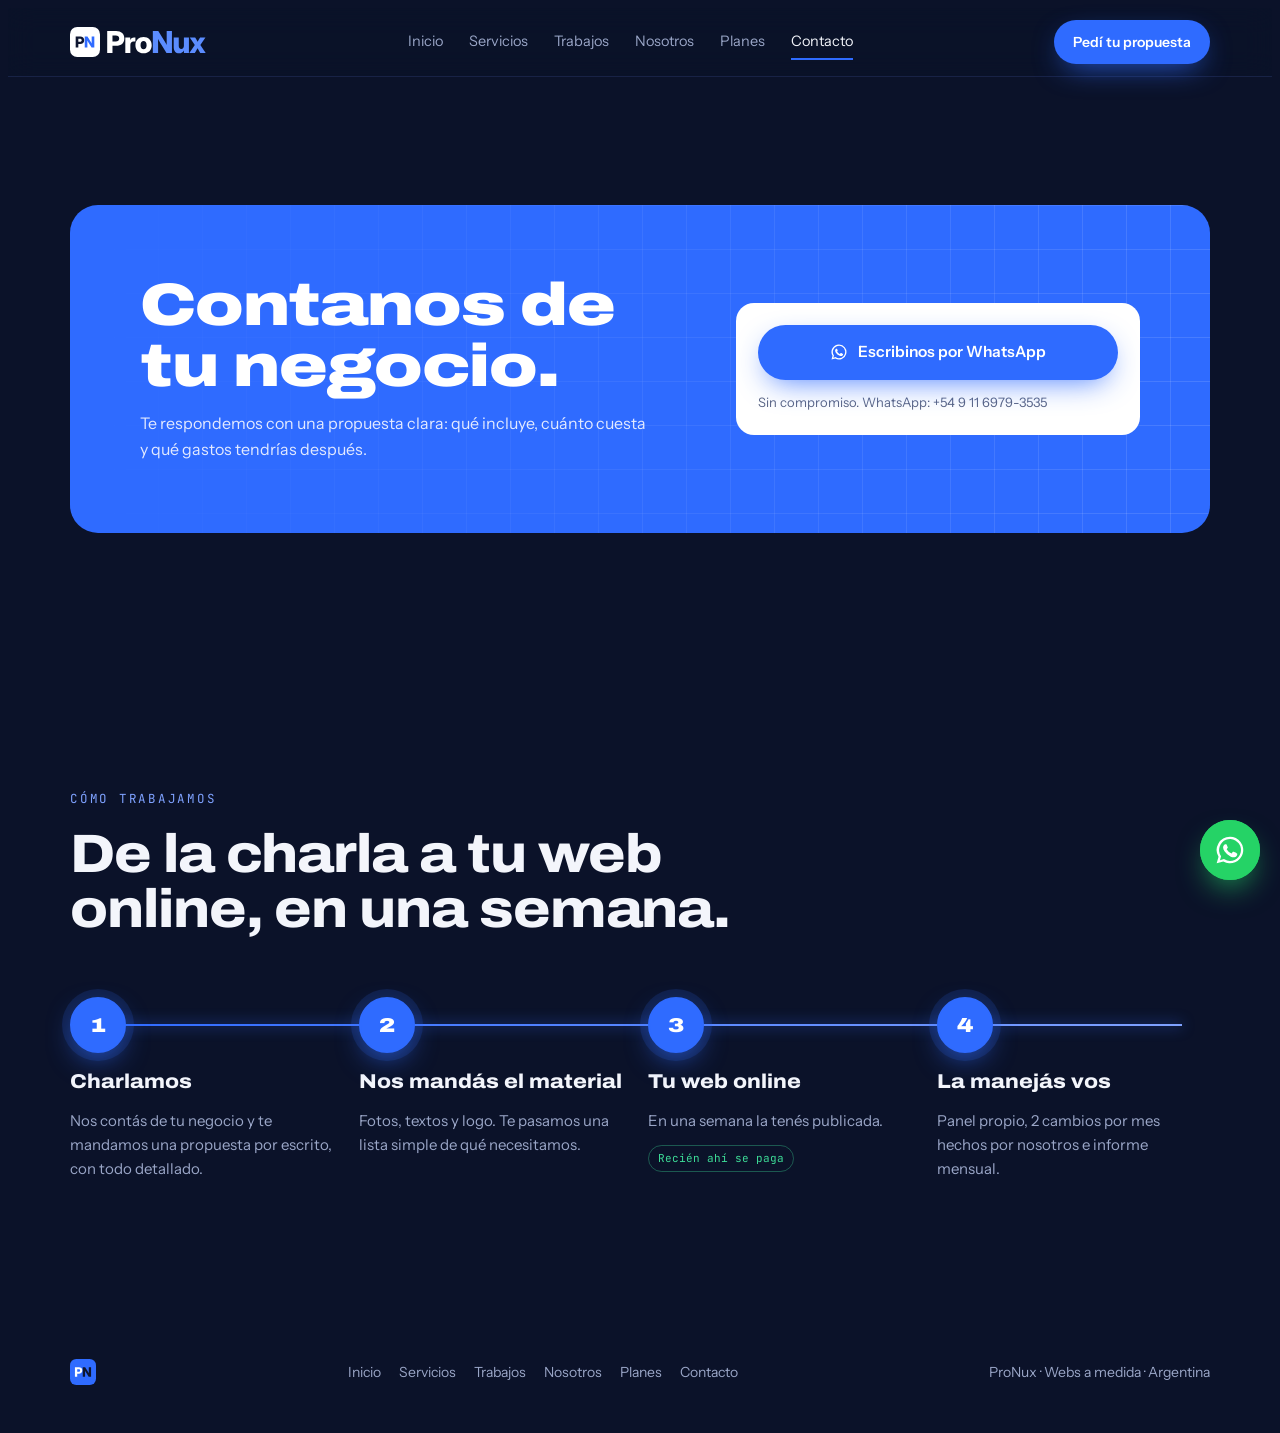
==== commit 63152def: "Menú: agrega el enlace a Inicio Co-Authored-By: Claude Opus 5.5 <noreply@anthropic.com> Claude-Sessi" ====
--- a/contacto.html
+++ b/contacto.html
@@ -24,6 +24,7 @@
       <svg viewBox="0 0 908.7 200" aria-hidden="true"><rect width="200" height="200" rx="48" fill="#FFFFFF"/><path fill="#0E1630" d="M37.9 136.4H55.5V112.8H67.6C84.4 112.8 95.1 103.3 95.1 88.2C95.1 73.1 84.5 63.6 67.7 63.6H37.9ZM55.5 98.2V78.2H66.5C73.5 78.2 77.9 82 77.9 88.2C77.9 94.4 73.5 98.2 66.5 98.2Z"/><path fill="#2F6BFF" d="M98.3 136.4H115.9V106.1C115.9 103 115.9 97 115.6 89.9C119.4 96.8 122.8 102.7 124.9 106.1L143.9 136.4H162.1V63.6H144.5V95.2C144.5 98.4 144.6 104.3 144.8 110.1C141.9 104.9 138.9 99.4 137.1 96.7L116.5 63.6H98.3Z"/><path fill="#FFFFFF" d="M248 172.8H283.2V125.7H307.4C341.1 125.7 362.4 106.6 362.4 76.5C362.4 46.3 341.3 27.2 307.6 27.2H248ZM283.2 96.5V56.3H305.1C319.2 56.3 328.1 64.1 328.1 76.5C328.1 88.8 319.2 96.5 305.1 96.5Z"/><path fill="#FFFFFF" d="M368.8 172.8H402.4V119.9C402.4 105.3 410.7 96.9 422.7 96.9C427.6 96.9 433.6 97.1 436 97.2V69.4C433.3 69.3 430.5 69.2 426.8 69.2C413.1 69.2 405.4 74.7 401.6 87.8H401.4V69.6H368.8Z"/><path fill="#FFFFFF" d="M490.5 175.1C522.9 175.1 544.7 153.9 544.7 121.2C544.7 88.7 522.9 67.3 490.5 67.3C458.2 67.3 436.2 88.7 436.2 121.2C436.2 153.9 458.2 175.1 490.5 175.1ZM490.5 148.3C478.7 148.3 470.3 138.7 470.3 121.2C470.3 103.8 478.8 94 490.5 94C502.3 94 510.8 103.8 510.8 121.2C510.8 138.7 502.3 148.3 490.5 148.3Z"/><path fill="#5B8CFF" d="M552.2 172.8H587.4V112.1C587.4 106.1 587.3 94 586.8 79.9C594.3 93.6 601.2 105.5 605.4 112.2L643.3 172.8H679.7V27.2H644.6V90.3C644.6 96.9 644.8 108.7 645.1 120.2C639.4 109.8 633.3 98.8 629.8 93.4L588.5 27.2H552.2Z"/><path fill="#5B8CFF" d="M726.9 175C742.5 175 752.9 167.9 759.7 156.1V172.8H792.9V69.6H759.4V125.7C759.4 139.7 752.5 146.3 741.9 146.3C731.2 146.3 725.1 139.6 725.1 127.4V69.6H691.5V134.5C691.5 159.9 704.6 175 726.9 175Z"/><path fill="#5B8CFF" d="M795.7 172.8H832.1L840.2 160C844 153.6 847.2 147.9 850.4 142.3C853.6 147.9 856.8 153.6 860.5 160L868.3 172.8H904.7L869 119.3L903.1 69.6H867.4L860.1 81.6C856.7 87.5 853.7 92.9 850.8 98.1C848 92.9 845 87.5 841.8 81.6L834.7 69.6H798.4L832 120.2Z"/></svg>
     </a>
     <nav class="nav-links" aria-label="Secciones">
+      <a href="index.html">Inicio</a>
       <a href="servicios.html">Servicios</a>
       <a href="trabajos.html">Trabajos</a>
       <a href="nosotros.html">Nosotros</a>
@@ -69,7 +70,7 @@
 <footer>
   <div class="wrap">
     <svg viewBox="0 0 512 512" aria-label="ProNux"><rect width="512" height="512" rx="122.88" fill="#2F6BFF"/><path fill="#FFFFFF" d="M97 349.1H142V288.9H173C216.2 288.9 243.4 264.5 243.4 225.9C243.4 187.3 216.4 162.9 173.3 162.9H97ZM142 251.5V200.1H170.2C188.2 200.1 199.5 210 199.5 225.9C199.5 241.6 188.2 251.5 170.2 251.5Z"/><path fill="#0E1630" d="M251.7 349.1H296.7V271.5C296.7 263.8 296.6 248.4 296 230.3C305.6 247.8 314.5 263 319.8 271.6L368.3 349.1H415V162.9H370V243.6C370 252 370.2 267.1 370.6 281.9C363.3 268.5 355.5 254.5 351.1 247.5L298.2 162.9H251.7Z"/></svg>
-    <nav aria-label="Pie de página"><a href="servicios.html">Servicios</a><a href="trabajos.html">Trabajos</a><a href="nosotros.html">Nosotros</a><a href="planes.html">Planes</a><a href="contacto.html">Contacto</a></nav>
+    <nav aria-label="Pie de página"><a href="index.html">Inicio</a><a href="servicios.html">Servicios</a><a href="trabajos.html">Trabajos</a><a href="nosotros.html">Nosotros</a><a href="planes.html">Planes</a><a href="contacto.html">Contacto</a></nav>
     <span>ProNux · Webs a medida · Argentina</span>
   </div>
 </footer>
